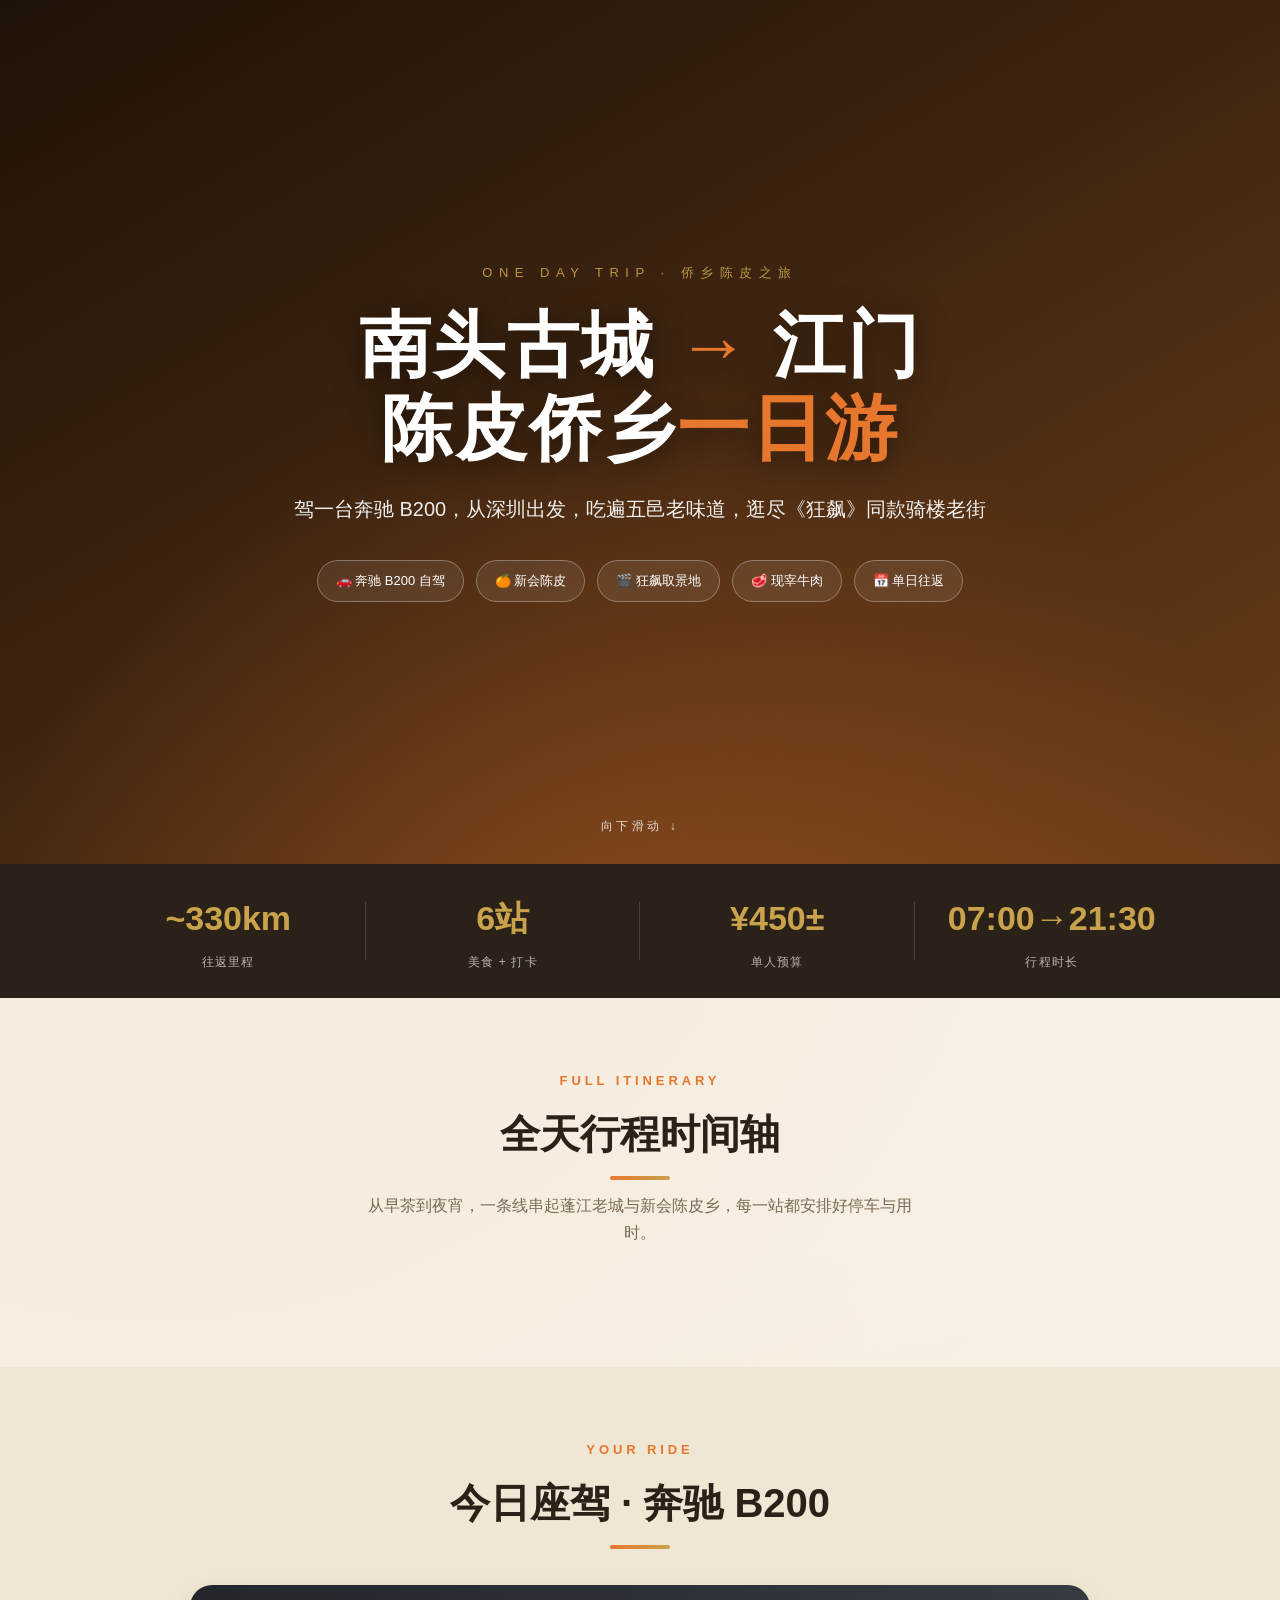
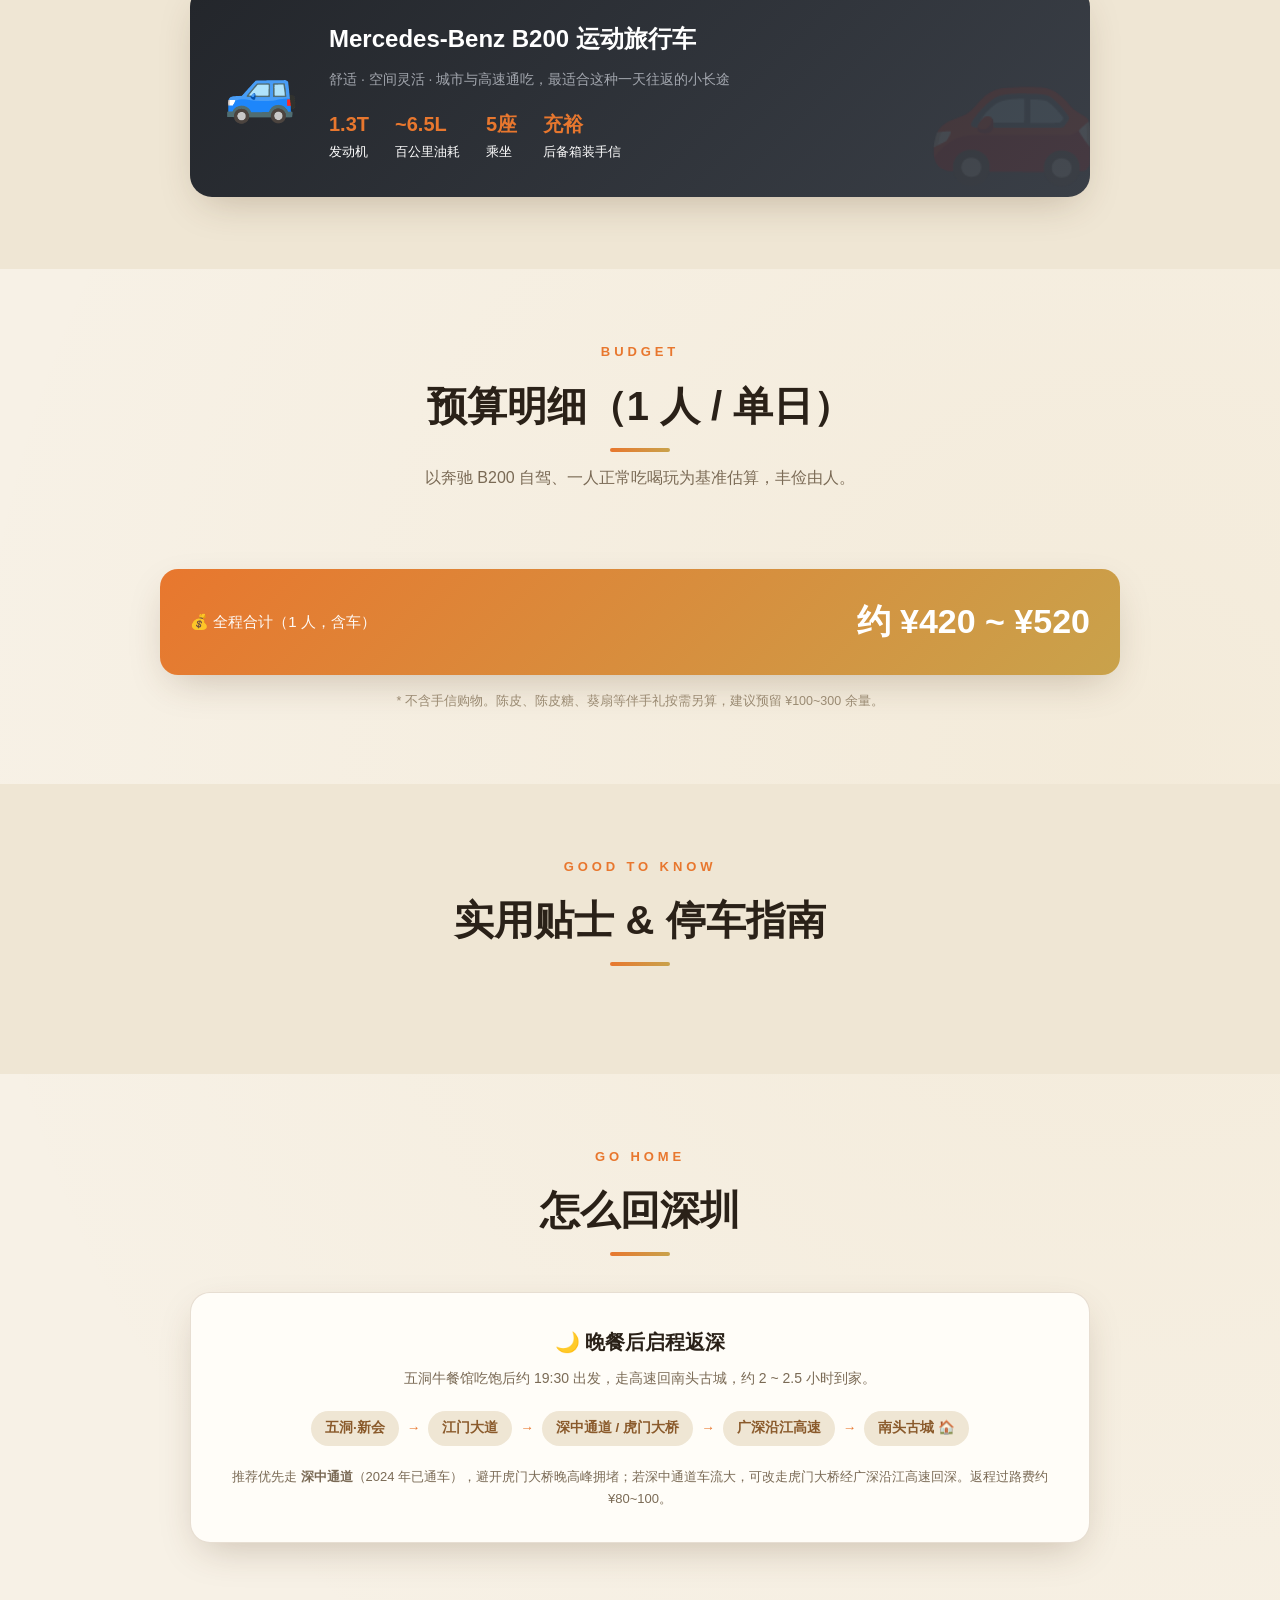
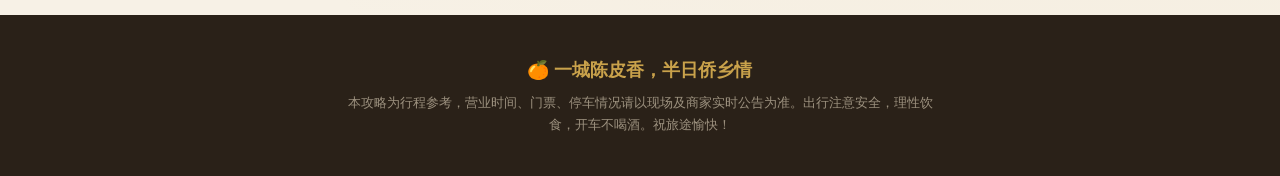
==== 2025-shenzhen-jiangmen/index.html @ 1e5c7521 "feat: 新增深圳→江门陈皮侨乡一日游攻略" ====
<!DOCTYPE html>
<html lang="zh-CN">
<head>
<meta charset="UTF-8">
<meta name="viewport" content="width=device-width, initial-scale=1.0">
<title>深圳 → 江门 · 陈皮侨乡一日游攻略</title>
<link rel="preconnect" href="https://fonts.googleapis.com">
<style>
:root{
  --ink:#2a2118; --paper:#f7f1e6; --paper2:#efe6d4;
  --tea:#8a5a2b; --tea-light:#c08a4a; --orange:#e8772e;
  --green:#5c7a4a; --gold:#c9a24b; --red:#b8442f;
  --card:#fffdf8; --shadow:0 14px 40px -12px rgba(80,50,20,.28);
  --line:rgba(120,80,40,.18);
}
*{margin:0;padding:0;box-sizing:border-box}
html{scroll-behavior:smooth}
body{
  font-family:"PingFang SC","Microsoft YaHei","Noto Sans SC",sans-serif;
  color:var(--ink); background:var(--paper);
  background-image:
    radial-gradient(circle at 12% 20%,rgba(232,119,46,.06),transparent 40%),
    radial-gradient(circle at 88% 70%,rgba(201,162,75,.08),transparent 45%);
  line-height:1.7; overflow-x:hidden;
}
.wrap{max-width:1120px;margin:0 auto;padding:0 20px}

/* ===== HERO ===== */
.hero{
  position:relative;min-height:96vh;display:flex;align-items:center;justify-content:center;
  text-align:center;overflow:hidden;
  background:linear-gradient(150deg,#1f1208 0%,#3d2410 45%,#6b3d18 100%);
}
.hero::after{content:"";position:absolute;inset:0;
  background:radial-gradient(circle at 50% 120%,rgba(232,119,46,.35),transparent 55%);}
.hero-bg{position:absolute;inset:0;opacity:.16;
  background-image:url("data:image/svg+xml,%3Csvg xmlns='http://www.w3.org/2000/svg' width='80' height='80'%3E%3Ctext y='55' font-size='52'%3[118;1:3uE%F0%9F%8D%8A%3C/text%3E%3C/svg%3E");
  background-size:120px;animation:drift 60s linear infinite;}
@keyframes drift{from{background-position:0 0}to{background-position:480px 480px}}
.hero-inner{position:relative;z-index:2;color:#fff;padding:30px;animation:rise 1.1s cubic-bezier(.2,.8,.2,1)}
.hero .eyebrow{letter-spacing:.5em;font-size:13px;color:var(--gold);margin-bottom:20px;
  text-transform:uppercase;opacity:.9}
.hero h1{font-size:clamp(34px,7vw,72px);font-weight:800;letter-spacing:2px;
  text-shadow:0 6px 30px rgba(0,0,0,.5);line-height:1.15}
.hero h1 .accent{color:var(--orange)}
.hero .sub{margin-top:22px;font-size:clamp(15px,2.4vw,20px);opacity:.92;font-weight:300}
.hero-tags{display:flex;gap:12px;justify-content:center;flex-wrap:wrap;margin-top:34px}
.htag{padding:9px 18px;border:1px solid rgba(255,255,255,.3);border-radius:30px;
  font-size:13px;backdrop-filter:blur(6px);background:rgba(255,255,255,.08);
  transition:.3s;color:#fff}
.htag:hover{background:rgba(232,119,46,.35);transform:translateY(-3px)}
.scroll-cue{position:absolute;bottom:28px;left:50%;transform:translateX(-50%);
  color:#fff;font-size:12px;letter-spacing:.3em;z-index:2;animation:bob 2s infinite;opacity:.8}
@keyframes bob{0%,100%{transform:translate(-50%,0)}50%{transform:translate(-50%,10px)}}
@keyframes rise{from{opacity:0;transform:translateY(40px)}to{opacity:1;transform:none}}

/* ===== SUMMARY STRIP ===== */
.strip{background:var(--ink);color:#f7f1e6;padding:26px 0}
.strip .wrap{display:grid;grid-template-columns:repeat(4,1fr);gap:18px}
.stat{text-align:center;position:relative}
.stat:not(:last-child)::after{content:"";position:absolute;right:-9px;top:15%;height:70%;
  width:1px;background:rgba(255,255,255,.15)}
.stat .num{font-size:clamp(22px,4vw,34px);font-weight:800;color:var(--gold)}
.stat .lbl{font-size:12px;opacity:.7;letter-spacing:.1em;margin-top:4px}

/* ===== SECTION ===== */
section{padding:72px 0}
.sec-head{text-align:center;margin-bottom:48px}
.sec-head .kicker{color:var(--orange);font-weight:700;letter-spacing:.3em;font-size:13px}
.sec-head h2{font-size:clamp(26px,4.5vw,40px);font-weight:800;margin-top:8px;position:relative;display:inline-block}
.sec-head h2::after{content:"";position:absolute;left:50%;bottom:-12px;transform:translateX(-50%);
  width:60px;height:4px;border-radius:4px;background:linear-gradient(90deg,var(--orange),var(--gold))}
.sec-head p{color:#7a6a55;margin-top:24px;max-width:560px;margin-inline:auto}

/* ===== TIMELINE ===== */
.timeline{position:relative;max-width:920px;margin:0 auto}
.timeline::before{content:"";position:absolute;left:50%;top:0;bottom:0;width:3px;
  transform:translateX(-50%);
  background:linear-gradient(var(--tea-light),var(--orange),var(--green));border-radius:3px}
.stop{position:relative;width:50%;padding:0 44px 46px;opacity:0;transform:translateY(36px);transition:.7s}
.stop.show{opacity:1;transform:none}
.stop:nth-child(odd){left:0;text-align:right}
.stop:nth-child(even){left:50%}
.dot{position:absolute;top:6px;width:46px;height:46px;border-radius:50%;
  background:var(--card);border:3px solid var(--orange);display:flex;align-items:center;justify-content:center;
  font-size:22px;box-shadow:0 6px 16px rgba(200,120,40,.3);z-index:3}
.stop:nth-child(odd) .dot{right:-23px}
.stop:nth-child(even) .dot{left:-23px}
.card{background:var(--card);border-radius:18px;padding:22px 24px;box-shadow:var(--shadow);
  border:1px solid var(--line);text-align:left;transition:.35s;position:relative;overflow:hidden}
.card::before{content:"";position:absolute;top:0;left:0;width:5px;height:100%;background:var(--orange)}
.card:hover{transform:translateY(-6px) scale(1.01);box-shadow:0 22px 50px -14px rgba(80,50,20,.4)}
.card .time{display:inline-flex;align-items:center;gap:6px;background:var(--paper2);
  color:var(--tea);font-weight:700;font-size:13px;padding:4px 12px;border-radius:20px;margin-bottom:10px}
.card h3{font-size:20px;font-weight:800;margin-bottom:6px}
.card .meta{font-size:12.5px;color:#9a8a72;margin-bottom:10px}
.card p{font-size:14px;color:#5c4f3d}
.card .tags{display:flex;flex-wrap:wrap;gap:7px;margin-top:14px}
.chip{font-size:11.5px;padding:4px 10px;border-radius:14px;background:var(--paper2);color:var(--tea);font-weight:600}
.chip.eat{background:#fbe3d0;color:var(--red)}
.chip.fun{background:#e3eedc;color:var(--green)}
.chip.tip{background:#f3ead0;color:var(--gold)}
.card .info-row{display:flex;gap:18px;margin-top:14px;flex-wrap:wrap;font-size:12.5px;color:#7a6a55}
.card .info-row b{color:var(--tea)}

/* drive segment */
.drive{width:100%!important;left:0!important;text-align:center;padding:6px 0 40px}
.drive .pill{display:inline-flex;align-items:center;gap:10px;background:linear-gradient(90deg,#3d2410,#6b3d18);
  color:#fff;padding:10px 22px;border-radius:30px;font-size:13px;box-shadow:var(--shadow);position:relative;z-index:3}
.drive .pill .car{font-size:18px;animation:vroom 2.4s ease-in-out infinite}
@keyframes vroom{0%,100%{transform:translateX(-4px)}50%{transform:translateX(4px)}}

/* ===== CAR INFO ===== */
.car-card{background:linear-gradient(135deg,#23262b,#3a3f47);color:#fff;border-radius:22px;
  padding:34px;display:flex;gap:30px;align-items:center;flex-wrap:wrap;box-shadow:var(--shadow);
  max-width:900px;margin:0 auto;position:relative;overflow:hidden}
.car-card::after{content:"🚗";position:absolute;right:-10px;bottom:-30px;font-size:140px;opacity:.08}
.car-emoji{font-size:60px;flex-shrink:0}
.car-card h3{font-size:24px;margin-bottom:8px}
.car-card .star{color:#c0c4cc;opacity:.8;font-size:14px}
.car-specs{display:flex;gap:26px;flex-wrap:wrap;margin-top:16px}
.car-specs div{font-size:13px}
.car-specs b{display:block;font-size:20px;color:#e8772e}

/* ===== BUDGET ===== */
.budget-grid{display:grid;grid-template-columns:repeat(auto-fit,minmax(170px,1fr));gap:18px;max-width:960px;margin:0 auto 30px}
.bcard{background:var(--card);border-radius:16px;padding:22px;text-align:center;box-shadow:var(--shadow);
  border:1px solid var(--line);transition:.3s}
.bcard:hover{transform:translateY(-6px)}
.bcard .ic{font-size:30px}
.bcard .bt{font-size:13px;color:#9a8a72;margin:8px 0 4px}
.bcard .bv{font-size:26px;font-weight:800;color:var(--tea)}
.budget-total{max-width:960px;margin:0 auto;background:linear-gradient(135deg,var(--orange),var(--gold));
  color:#fff;border-radius:18px;padding:24px 30px;display:flex;justify-content:space-between;align-items:center;
  flex-wrap:wrap;gap:12px;box-shadow:var(--shadow)}
.budget-total .bl{font-size:15px;opacity:.95}
.budget-total .bn{font-size:34px;font-weight:800}
.budget-note{text-align:center;color:#9a8a72;font-size:12.5px;margin-top:16px}

/* ===== TIPS ===== */
.tips-grid{display:grid;grid-template-columns:repeat(auto-fit,minmax(250px,1fr));gap:20px;max-width:960px;margin:0 auto}
.tip-card{background:var(--card);border-radius:16px;padding:24px;box-shadow:var(--shadow);
  border:1px solid var(--line);transition:.3s;border-top:4px solid var(--green)}
.tip-card:hover{transform:translateY(-5px)}
.tip-card .th{display:flex;align-items:center;gap:10px;font-weight:800;font-size:16px;margin-bottom:10px}
.tip-card .th .ti{font-size:24px}
.tip-card ul{list-style:none}
.tip-card li{font-size:13.5px;color:#5c4f3d;padding:6px 0 6px 20px;position:relative}
.tip-card li::before{content:"›";position:absolute;left:4px;color:var(--orange);font-weight:800}

/* ===== RETURN ===== */
.return-box{max-width:900px;margin:0 auto;background:var(--card);border-radius:20px;padding:32px;
  box-shadow:var(--shadow);border:1px solid var(--line);text-align:center}
.return-box .rt{font-size:20px;font-weight:800;margin-bottom:8px}
.return-box .route{display:flex;align-items:center;justify-content:center;flex-wrap:wrap;gap:8px;margin:20px 0;font-size:13.5px}
.return-box .node{background:var(--paper2);padding:6px 14px;border-radius:20px;color:var(--tea);font-weight:600}
.return-box .arr{color:var(--orange);font-weight:800}

/* ===== FOOTER ===== */
footer{background:var(--ink);color:#cbbfa9;text-align:center;padding:40px 20px}
footer .fbig{color:var(--gold);font-size:18px;font-weight:700;margin-bottom:8px}
footer .fsm{font-size:12.5px;opacity:.7;max-width:600px;margin:0 auto}

/* ===== RESPONSIVE ===== */
@media(max-width:760px){
  .strip .wrap{grid-template-columns:repeat(2,1fr);gap:22px}
  .stat:nth-child(2)::after{display:none}
  .timeline::before{left:24px}
  .stop{width:100%;left:0!important;text-align:left!important;padding:0 0 40px 60px}
  .stop:nth-child(odd) .dot,.stop:nth-child(even) .dot{left:1px;right:auto}
  .card{text-align:left}
  .car-card{flex-direction:column;text-align:center}
}
.fade{opacity:0;transform:translateY(30px);transition:.8s}
.fade.show{opacity:1;transform:none}
</style>
</head>
<body>

<!-- HERO -->
<header class="hero">
  <div class="hero-bg"></div>
  <div class="hero-inner">
    <div class="eyebrow">ONE DAY TRIP · 侨乡陈皮之旅</div>
    <h1>南头古城 <span class="accent">→</span> 江门<br>陈皮侨乡<span class="accent">一日游</span></h1>
    <p class="sub">驾一台奔驰 B200，从深圳出发，吃遍五邑老味道，逛尽《狂飙》同款骑楼老街</p>
    <div class="hero-tags">
      <span class="htag">🚗 奔驰 B200 自驾</span>
      <span class="htag">🍊 新会陈皮</span>
      <span class="htag">🎬 狂飙取景地</span>
      <span class="htag">🥩 现宰牛肉</span>
      <span class="htag">📅 单日往返</span>
    </div>
  </div>
  <div class="scroll-cue">向下滑动 ↓</div>
</header>

<!-- STAT STRIP -->
<div class="strip">
  <div class="wrap">
    <div class="stat"><div class="num">~330km</div><div class="lbl">往返里程</div></div>
    <div class="stat"><div class="num">6站</div><div class="lbl">美食 + 打卡</div></div>
    <div class="stat"><div class="num">¥450±</div><div class="lbl">单人预算</div></div>
    <div class="stat"><div class="num">07:00→21:30</div><div class="lbl">行程时长</div></div>
  </div>
</div>

<!-- TIMELINE -->
<section id="plan">
  <div class="wrap">
    <div class="sec-head">
      <div class="kicker">FULL ITINERARY</div>
      <h2>全天行程时间轴</h2>
      <p>从早茶到夜宵，一条线串起蓬江老城与新会陈皮乡，每一站都安排好停车与用时。</p>
    </div>
    <div class="timeline" id="timeline"></div>
  </div>
</section>

<!-- CAR -->
<section style="background:var(--paper2)">
  <div class="wrap">
    <div class="sec-head">
      <div class="kicker">YOUR RIDE</div>
      <h2>今日座驾 · 奔驰 B200</h2>
    </div>
    <div class="car-card">
      <div class="car-emoji">🚙</div>
      <div style="flex:1;min-width:220px">
        <h3>Mercedes-Benz B200 运动旅行车</h3>
        <div class="star">舒适 · 空间灵活 · 城市与高速通吃，最适合这种一天往返的小长途</div>
        <div class="car-specs">
          <div><b>1.3T</b>发动机</div>
          <div><b>~6.5L</b>百公里油耗</div>
          <div><b>5座</b>乘坐</div>
          <div><b>充裕</b>后备箱装手信</div>
        </div>
      </div>
    </div>
  </div>
</section>

<!-- BUDGET -->
<section id="budget">
  <div class="wrap">
    <div class="sec-head">
      <div class="kicker">BUDGET</div>
      <h2>预算明细（1 人 / 单日）</h2>
      <p>以奔驰 B200 自驾、一人正常吃喝玩为基准估算，丰俭由人。</p>
    </div>
    <div class="budget-grid" id="budget-grid"></div>
    <div class="budget-total">
      <div class="bl">💰 全程合计（1 人，含车）</div>
      <div class="bn">约 ¥420 ~ ¥520</div>
    </div>
    <p class="budget-note">* 不含手信购物。陈皮、陈皮糖、葵扇等伴手礼按需另算，建议预留 ¥100~300 余量。</p>
  </div>
</section>

<!-- TIPS -->
<section id="tips" style="background:var(--paper2)">
  <div class="wrap">
    <div class="sec-head">
      <div class="kicker">GOOD TO KNOW</div>
      <h2>实用贴士 & 停车指南</h2>
    </div>
    <div class="tips-grid" id="tips-grid"></div>
  </div>
</section>

<!-- RETURN -->
<section id="return">
  <div class="wrap">
    <div class="sec-head">
      <div class="kicker">GO HOME</div>
      <h2>怎么回深圳</h2>
    </div>
    <div class="return-box">
      <div class="rt">🌙 晚餐后启程返深</div>
      <p style="color:#7a6a55;font-size:14px">五洞牛餐馆吃饱后约 19:30 出发，走高速回南头古城，约 2 ~ 2.5 小时到家。</p>
      <div class="route">
        <span class="node">五洞·新会</span><span class="arr">→</span>
        <span class="node">江门大道</span><span class="arr">→</span>
        <span class="node">深中通道 / 虎门大桥</span><span class="arr">→</span>
        <span class="node">广深沿江高速</span><span class="arr">→</span>
        <span class="node">南头古城 🏠</span>
      </div>
      <p style="color:#7a6a55;font-size:13px">推荐优先走 <b>深中通道</b>（2024 年已通车），避开虎门大桥晚高峰拥堵；若深中通道车流大，可改走虎门大桥经广深沿江高速回深。返程过路费约 ¥80~100。</p>
    </div>
  </div>
</section>

<footer>
  <div class="fbig">🍊 一城陈皮香，半日侨乡情</div>
  <div class="fsm">本攻略为行程参考，营业时间、门票、停车情况请以现场及商家实时公告为准。出行注意安全，理性饮食，开车不喝酒。祝旅途愉快！</div>
</footer>

<script src="app.js"></script>
</body>
</html>
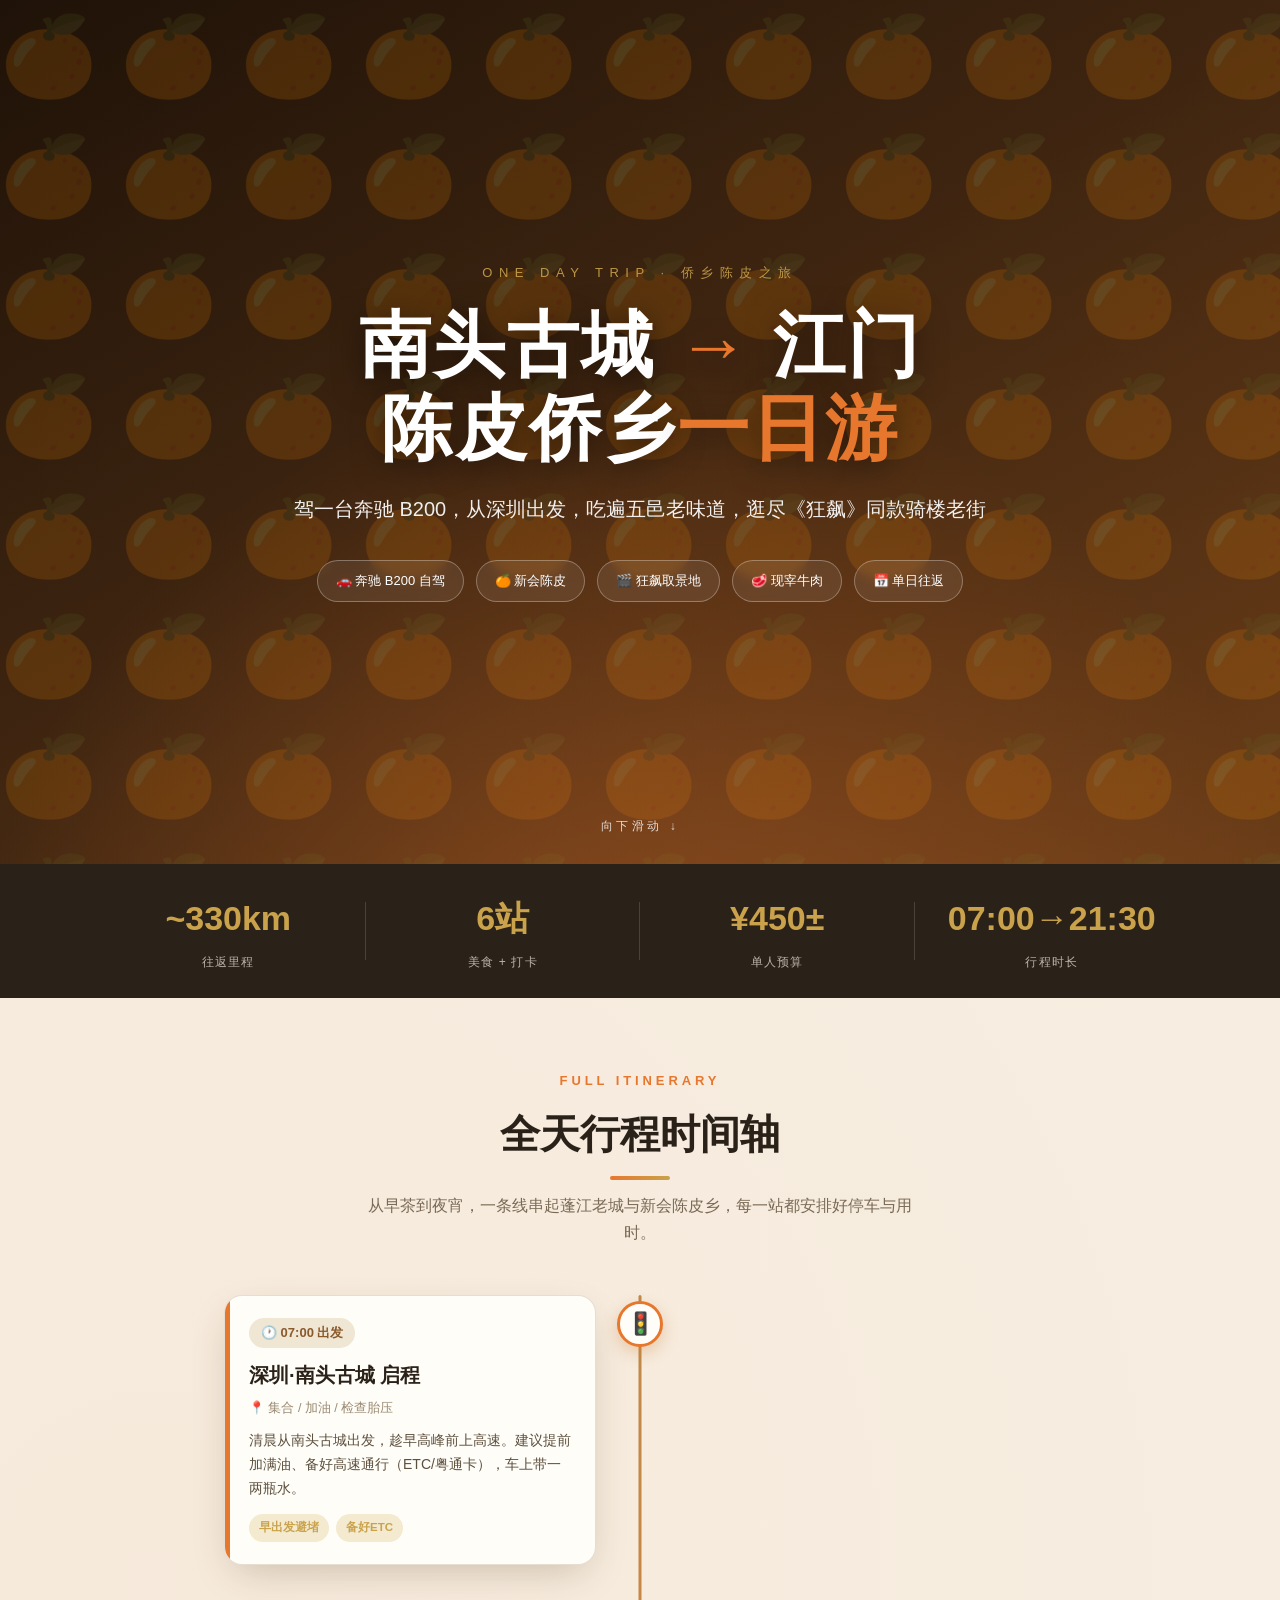
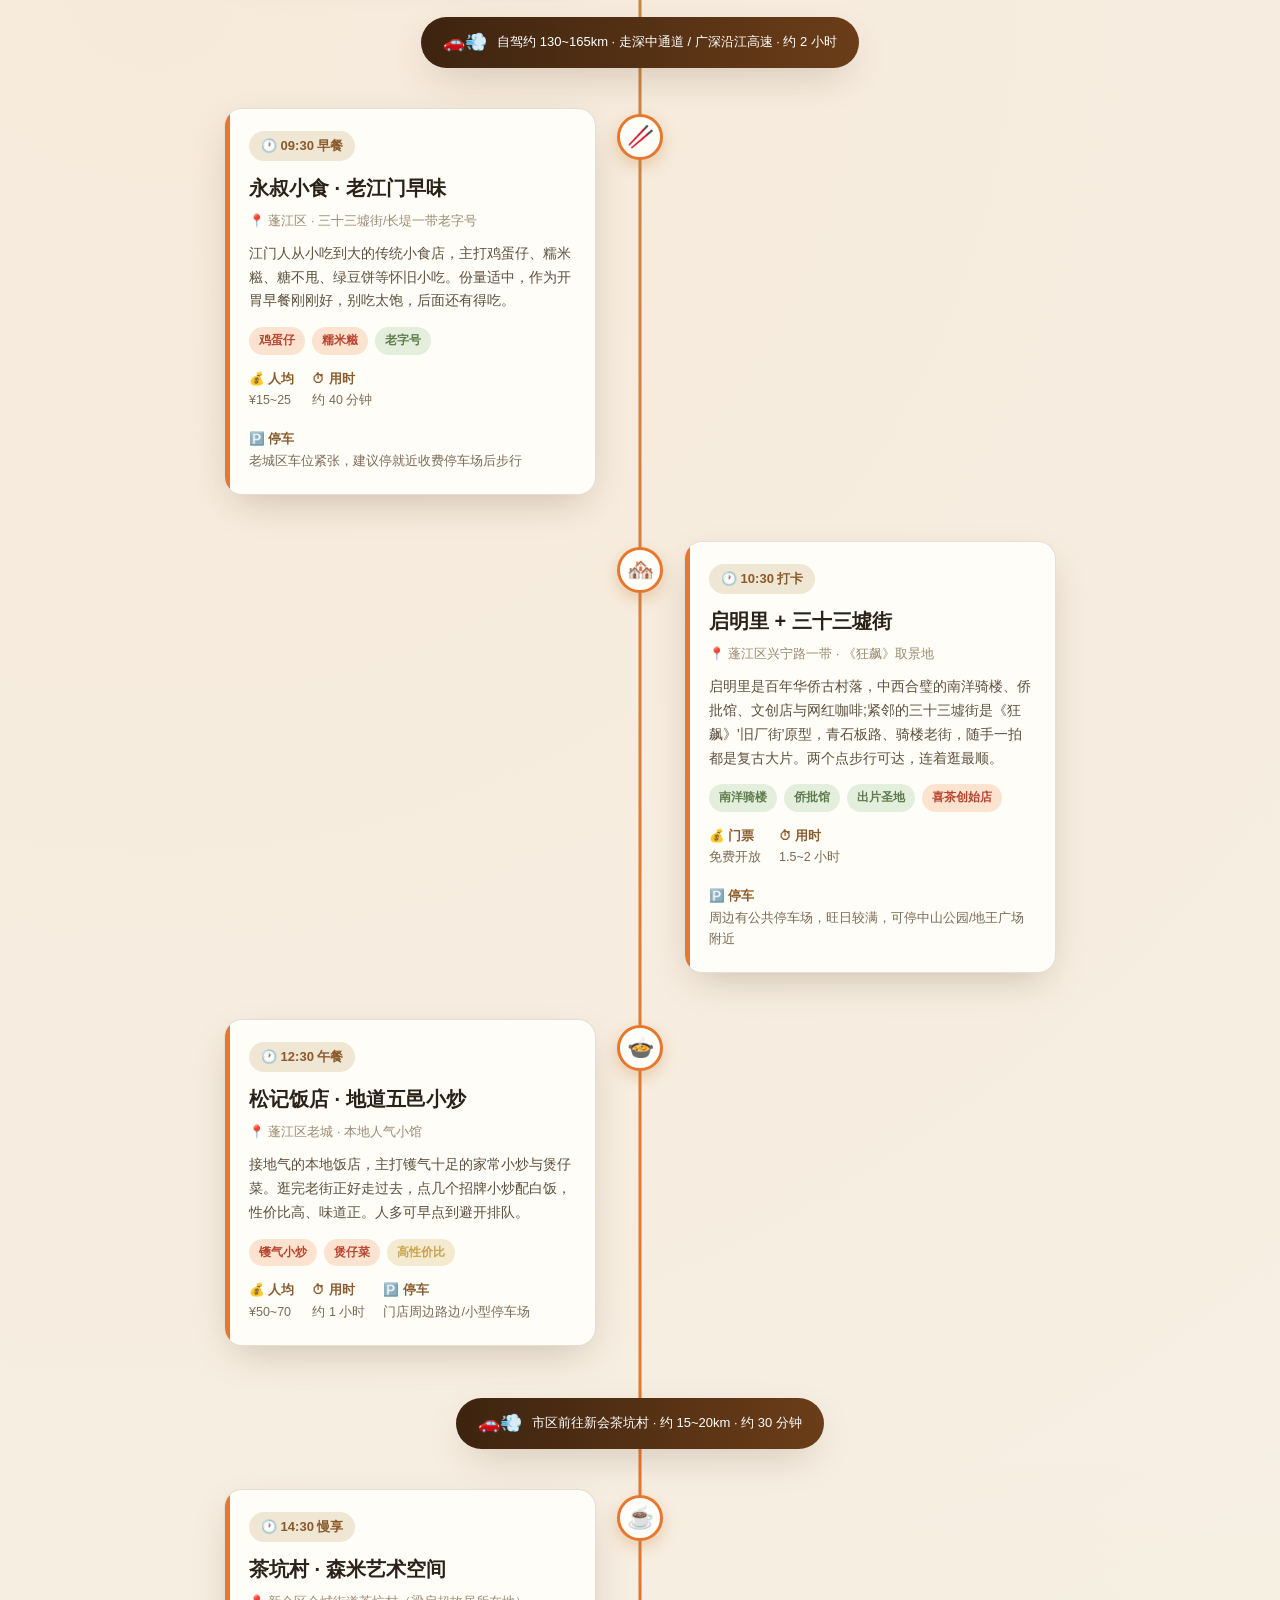
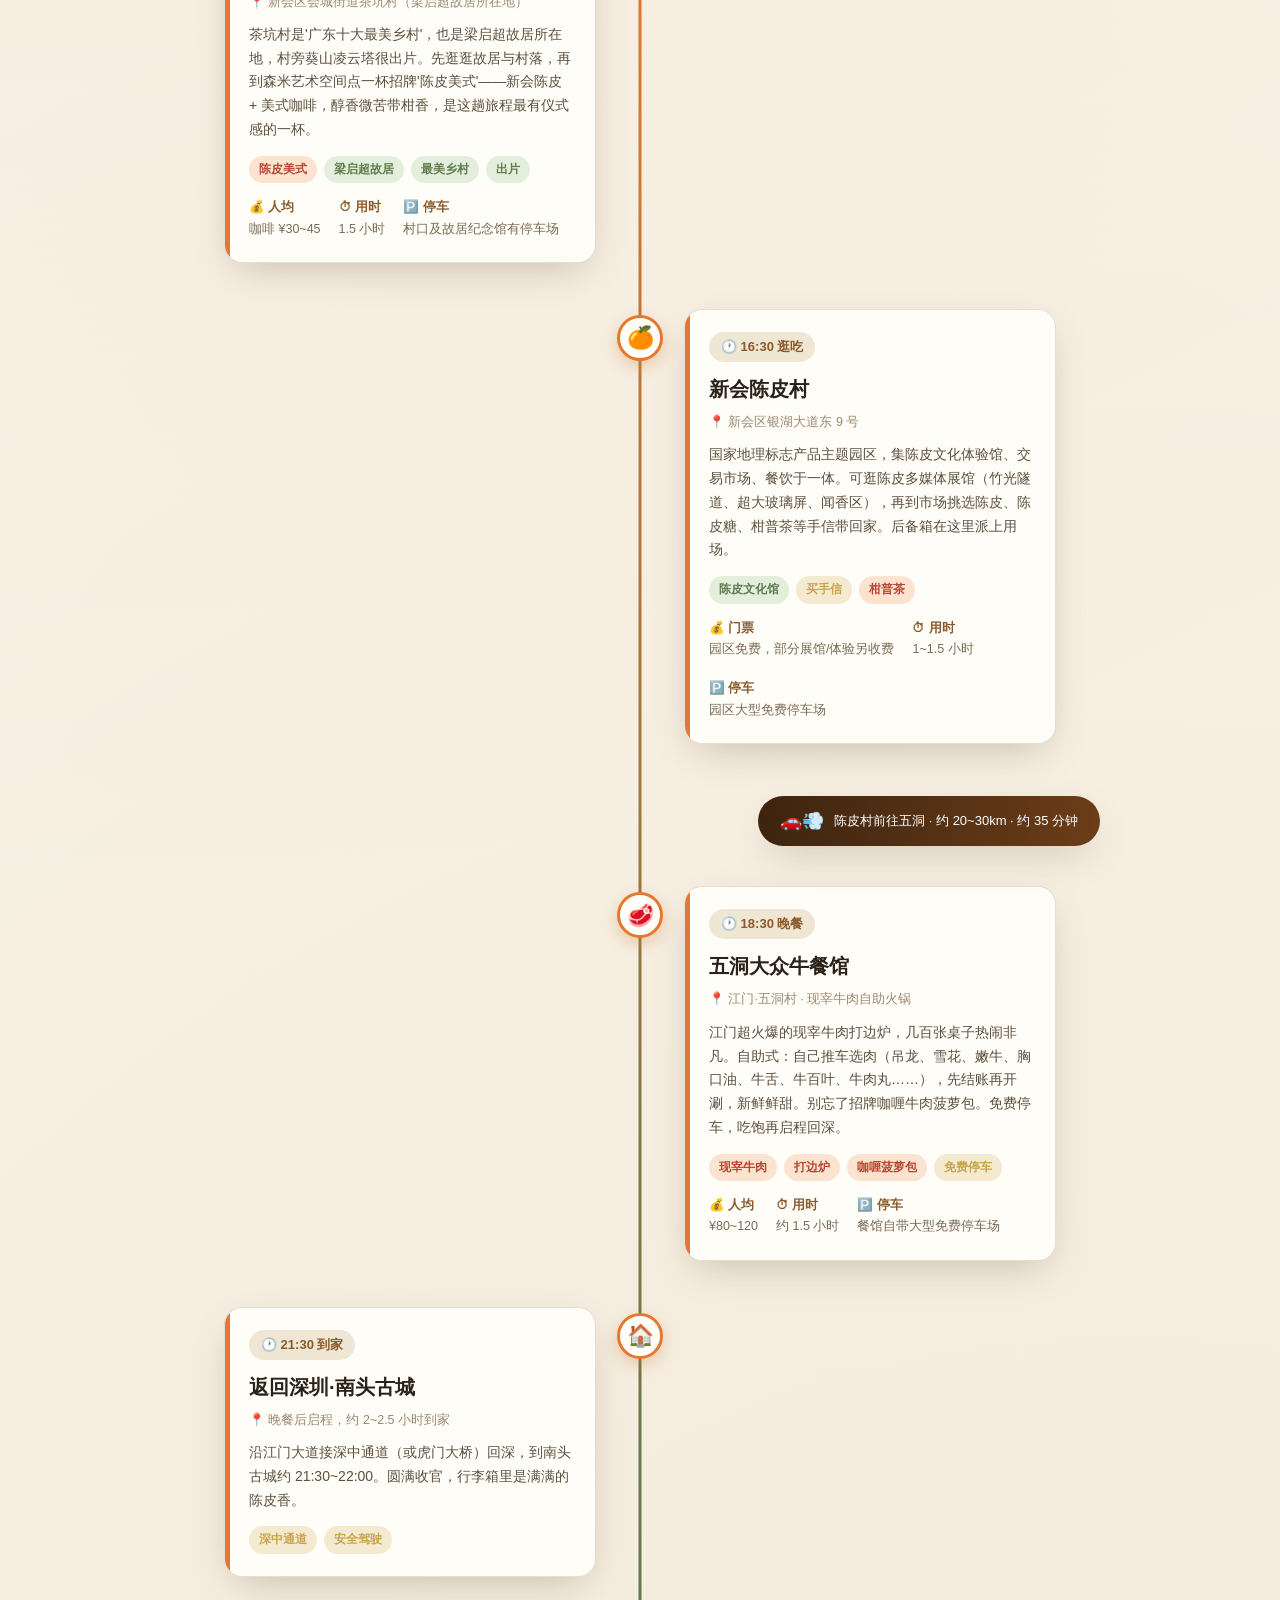
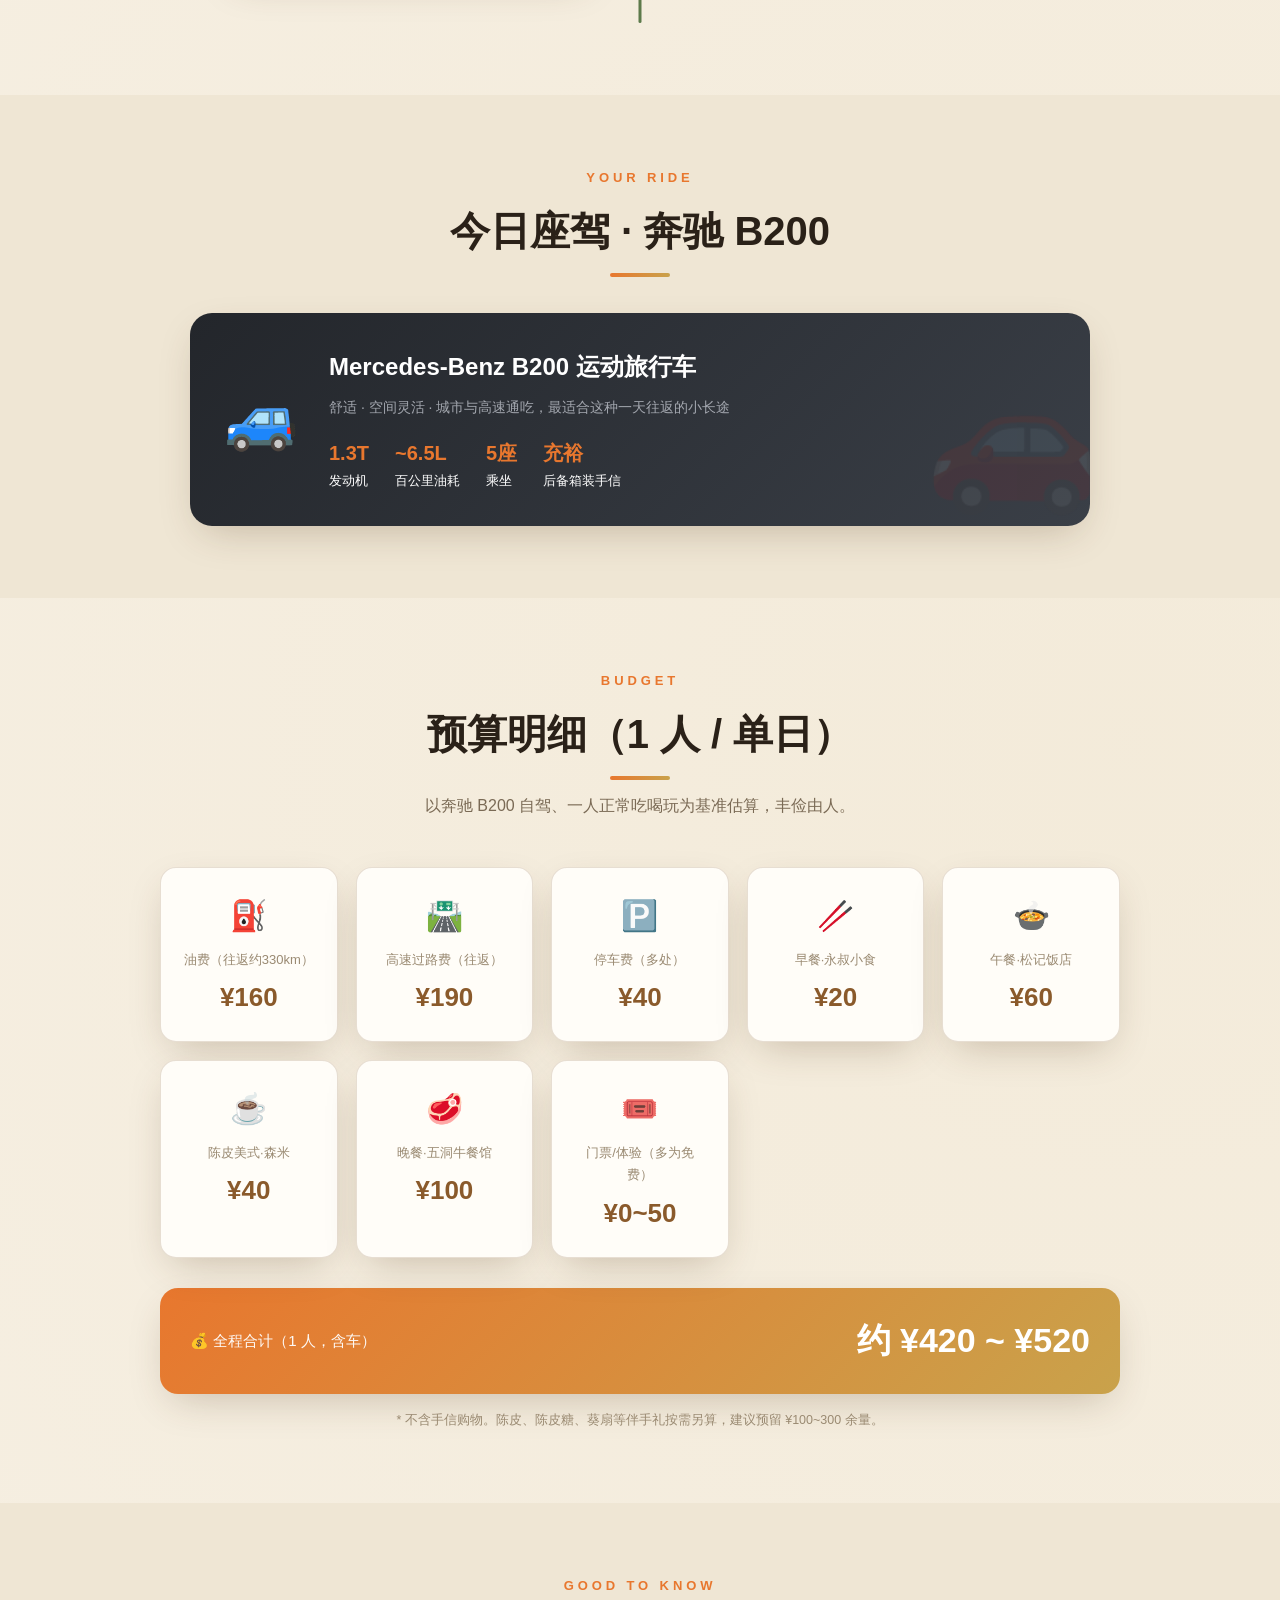
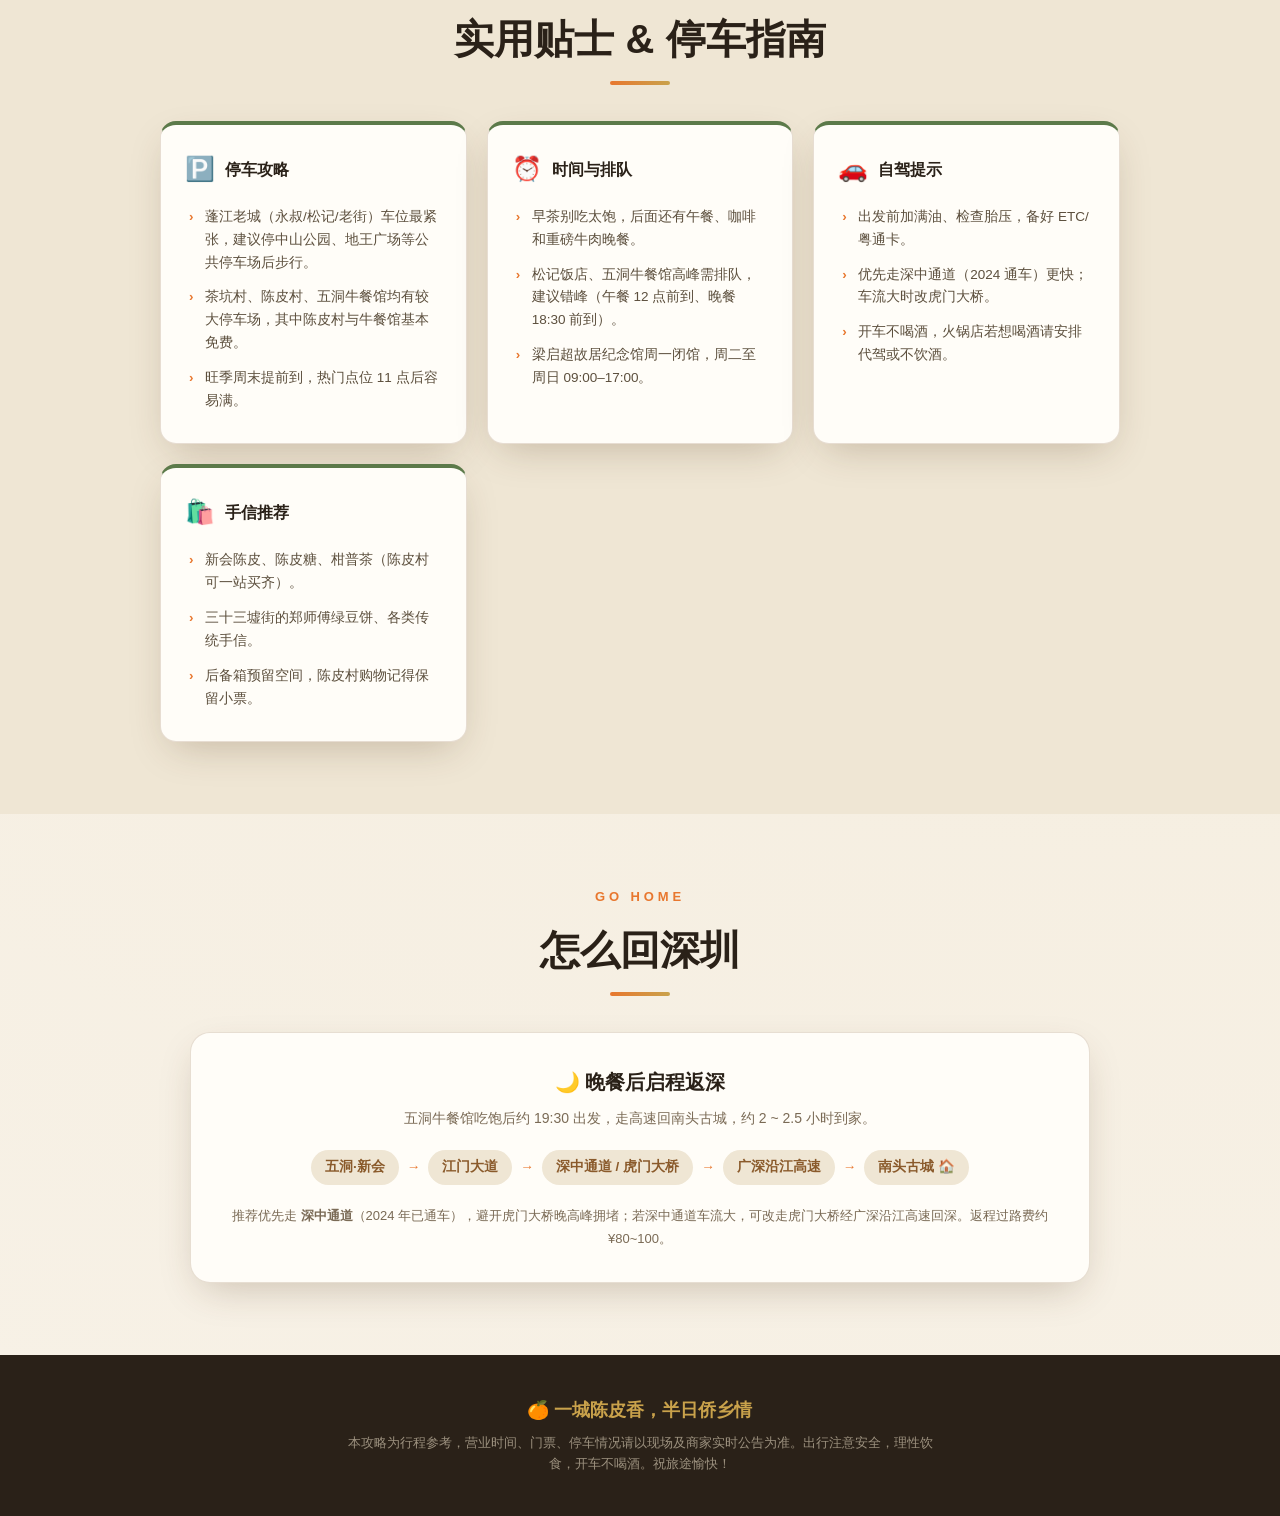
==== commit 6c762621: "fix: 移除 app.js 和 index.html 中嵌入的 ANSI 转义序列" ====
--- a/2025-shenzhen-jiangmen/index.html
+++ b/2025-shenzhen-jiangmen/index.html
@@ -34,7 +34,7 @@
 .hero::after{content:"";position:absolute;inset:0;
   background:radial-gradient(circle at 50% 120%,rgba(232,119,46,.35),transparent 55%);}
 .hero-bg{position:absolute;inset:0;opacity:.16;
-  background-image:url("data:image/svg+xml,%3Csvg xmlns='http://www.w3.org/2000/svg' width='80' height='80'%3E%3Ctext y='55' font-size='52'%3[118;1:3uE%F0%9F%8D%8A%3C/text%3E%3C/svg%3E");
+  background-image:url("data:image/svg+xml,%3Csvg xmlns='http://www.w3.org/2000/svg' width='80' height='80'%3E%3Ctext y='55' font-size='52'%3E%F0%9F%8D%8A%3C/text%3E%3C/svg%3E");
   background-size:120px;animation:drift 60s linear infinite;}
 @keyframes drift{from{background-position:0 0}to{background-position:480px 480px}}
 .hero-inner{position:relative;z-index:2;color:#fff;padding:30px;animation:rise 1.1s cubic-bezier(.2,.8,.2,1)}
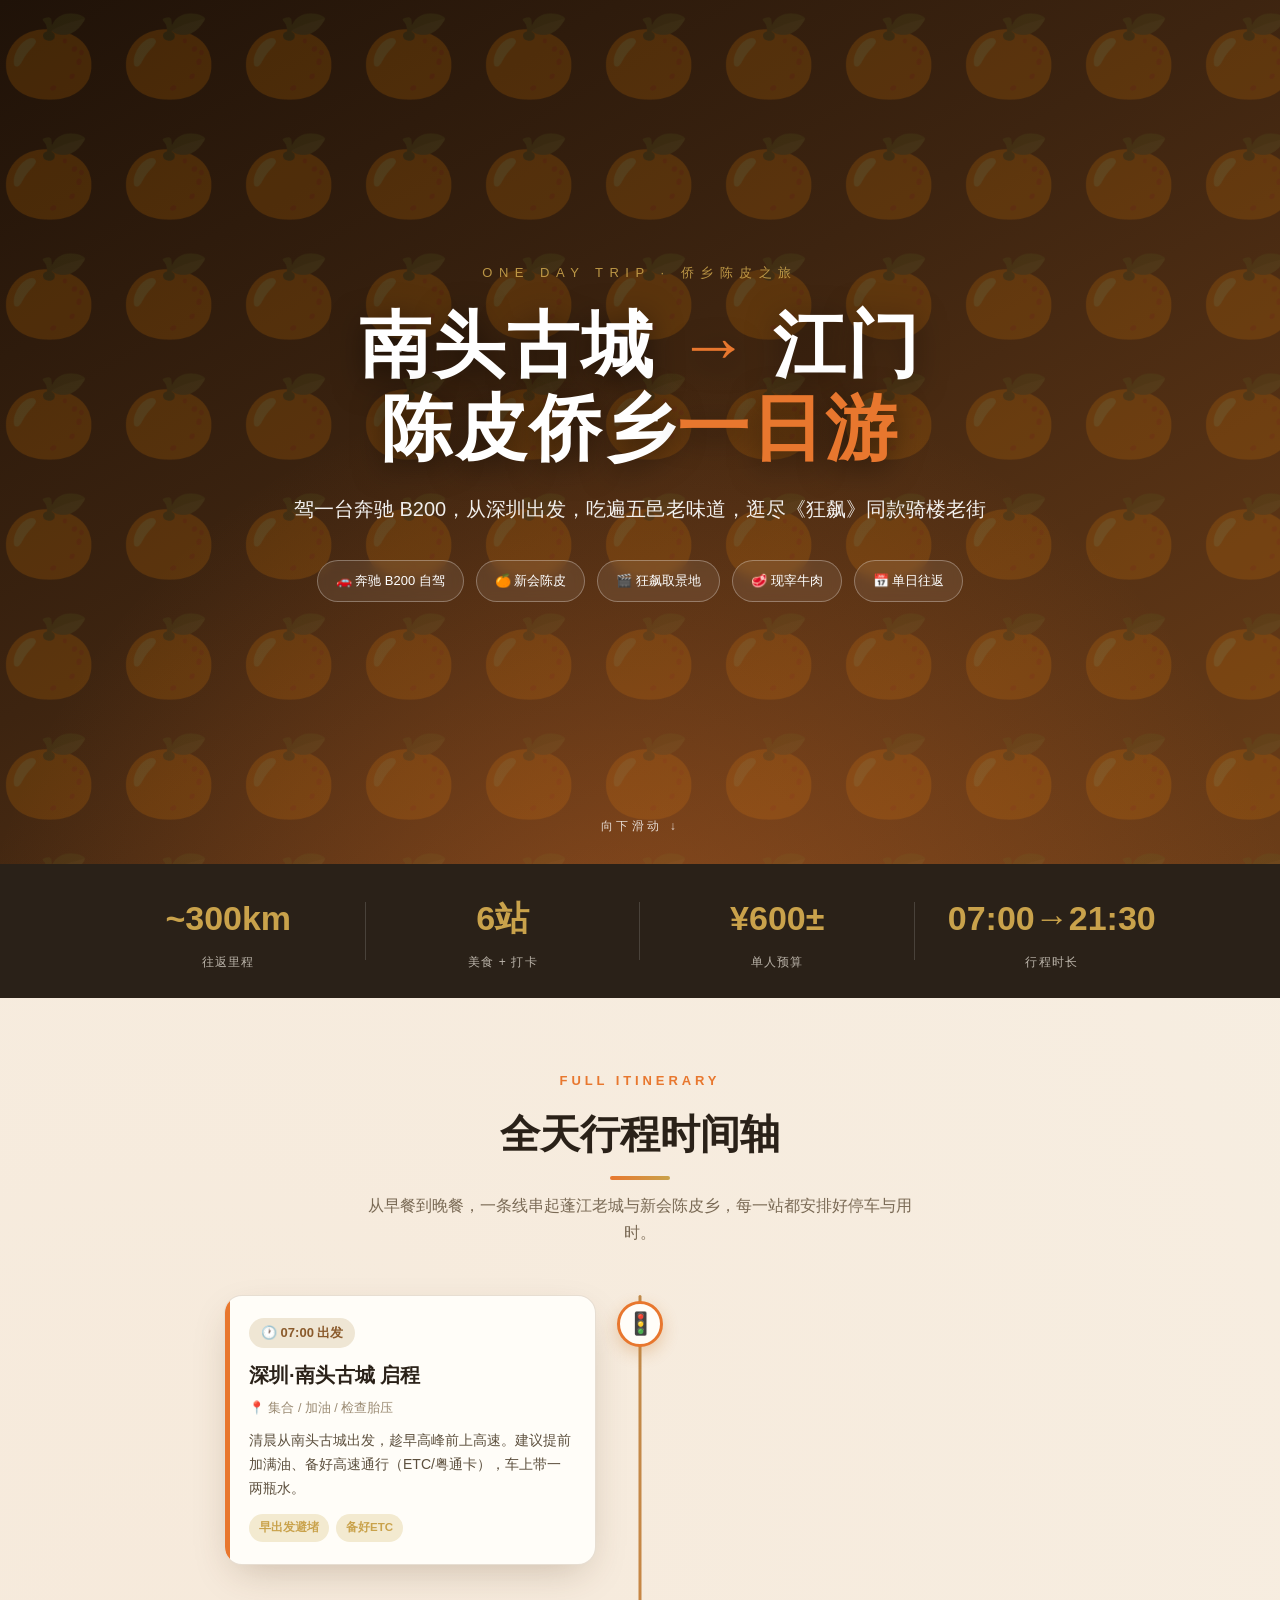
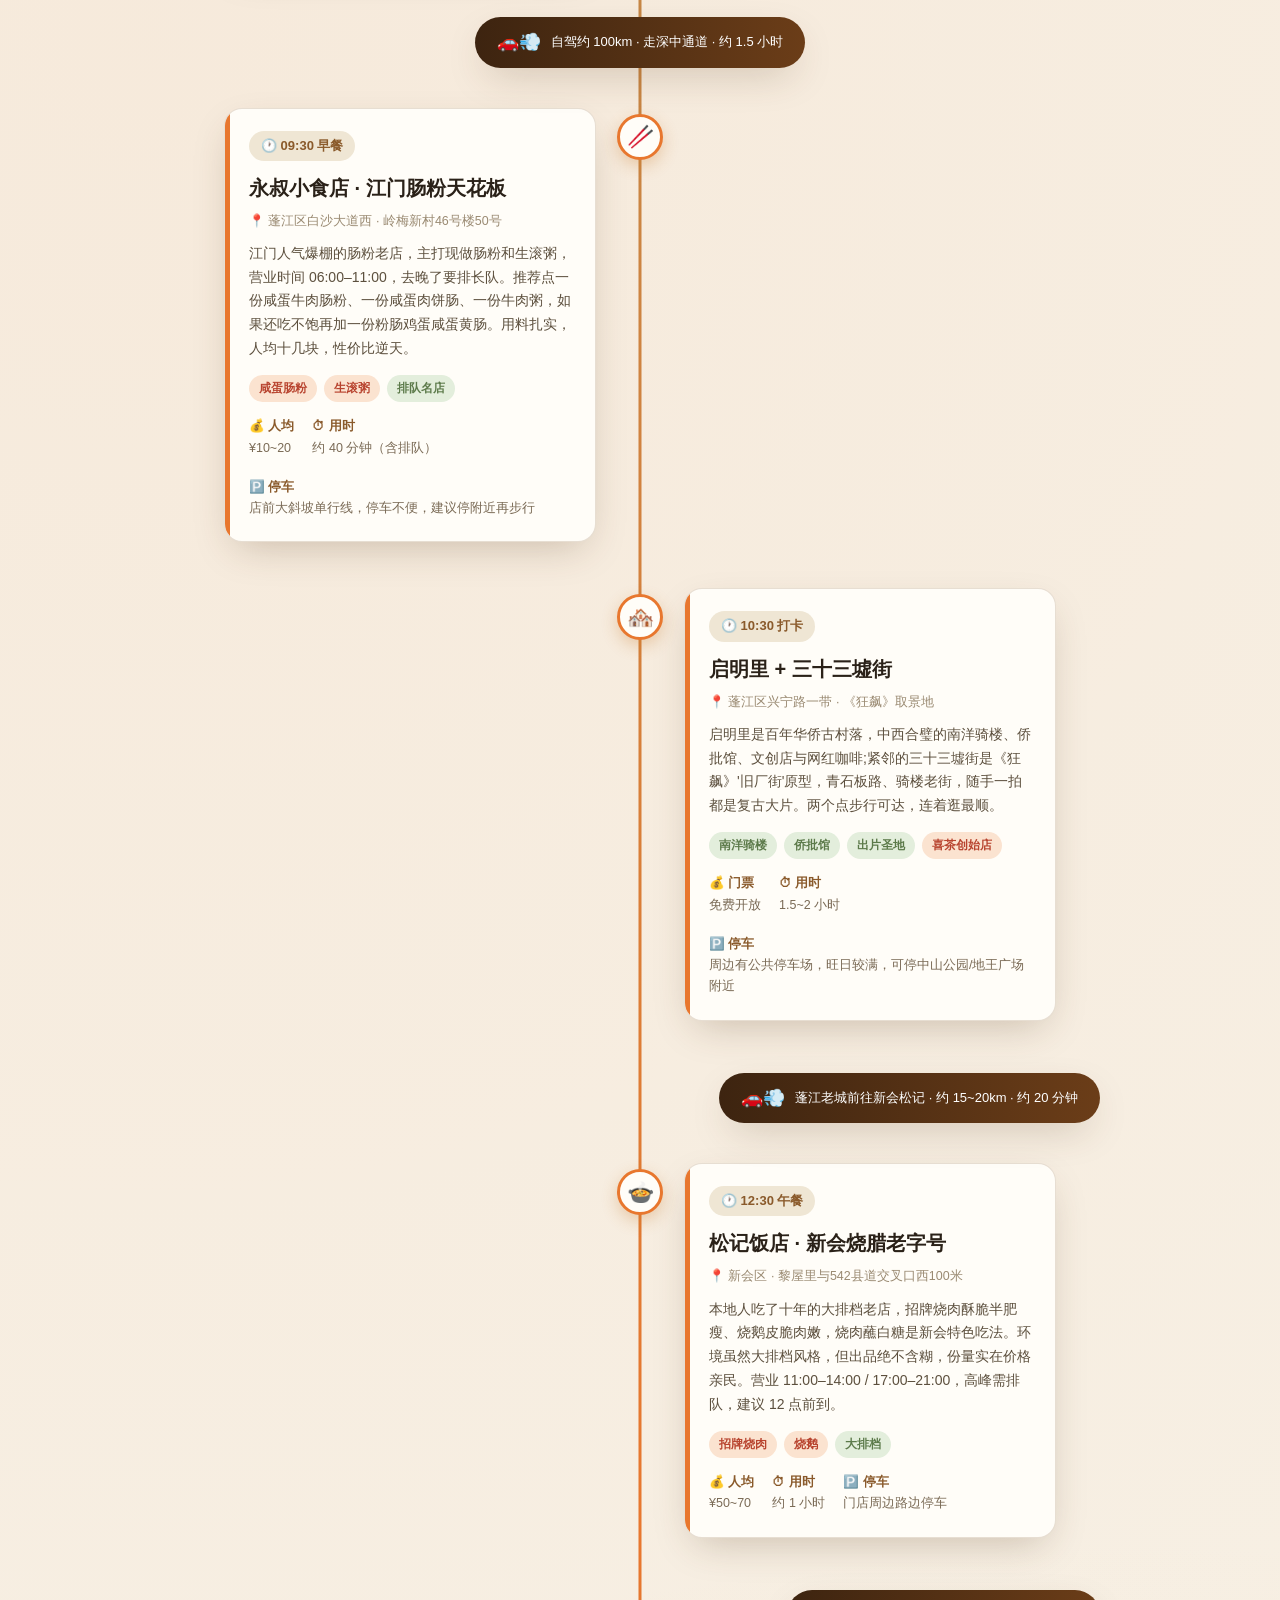
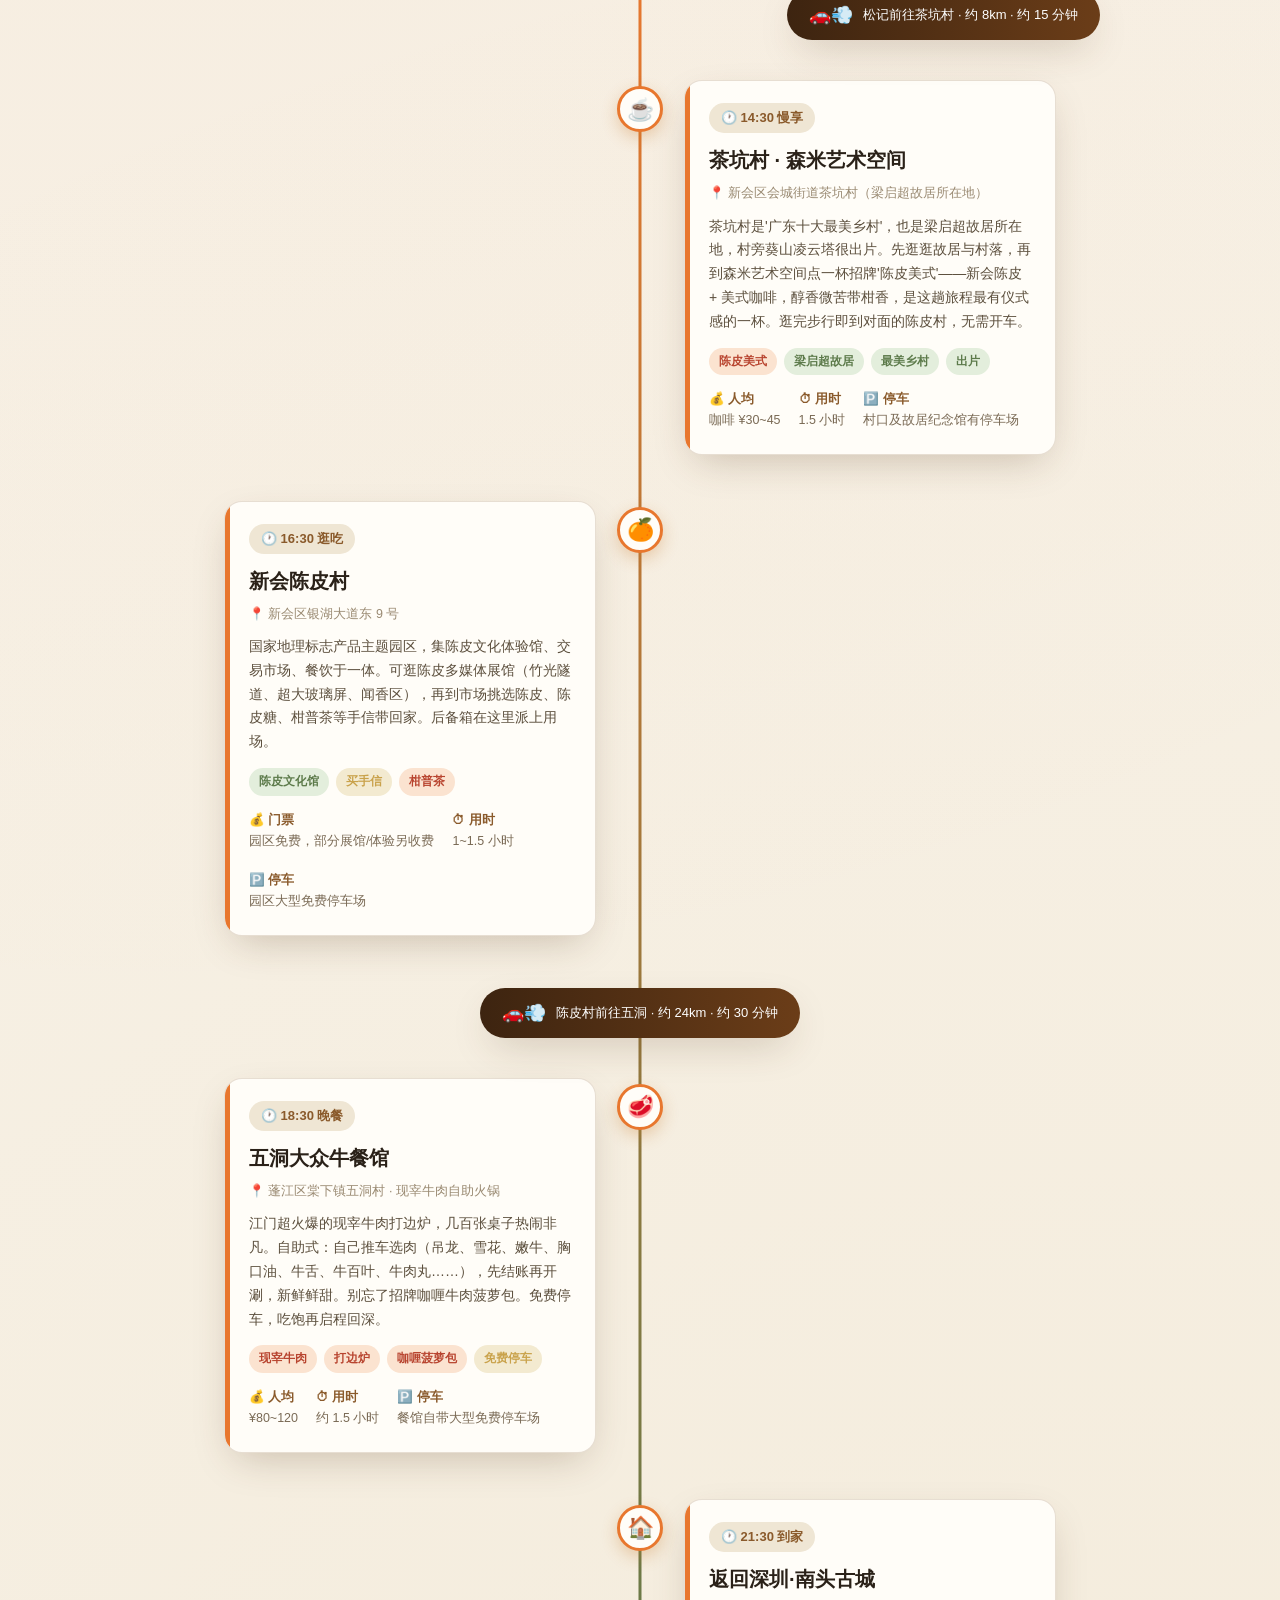
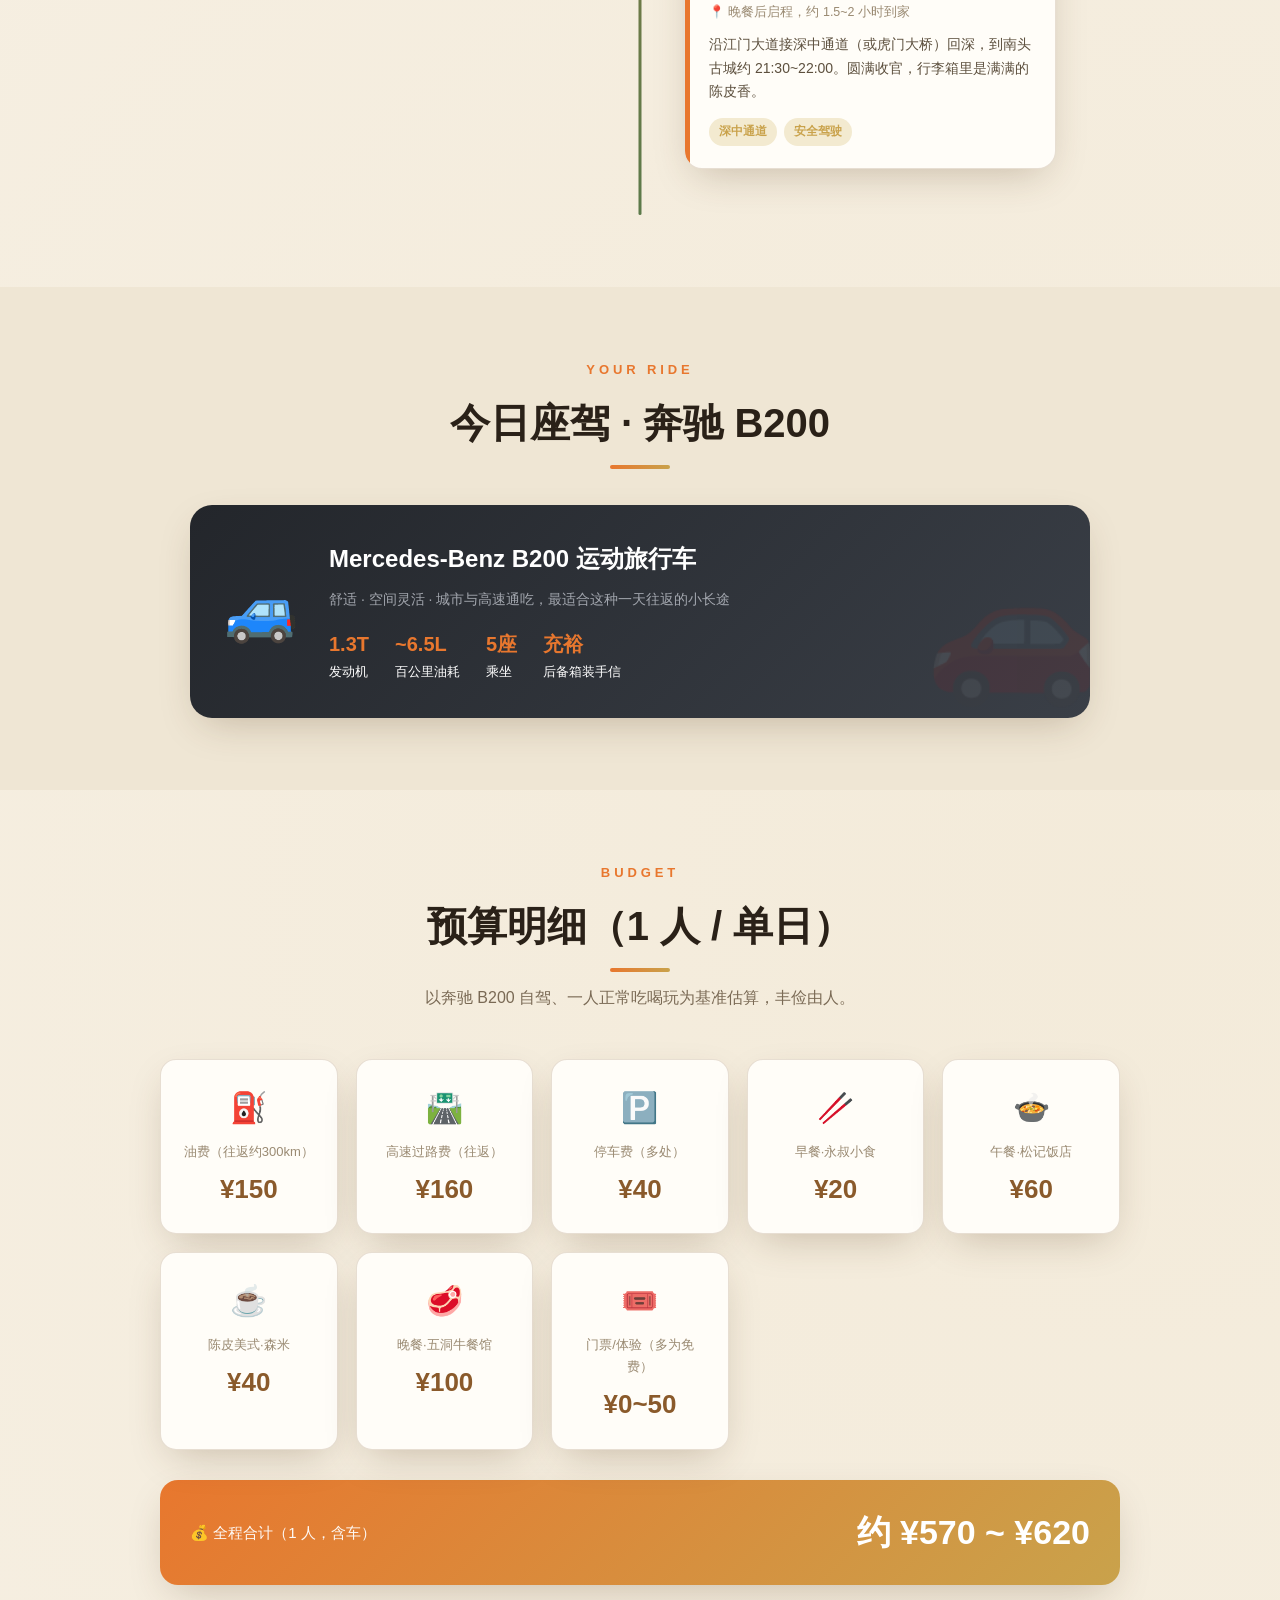
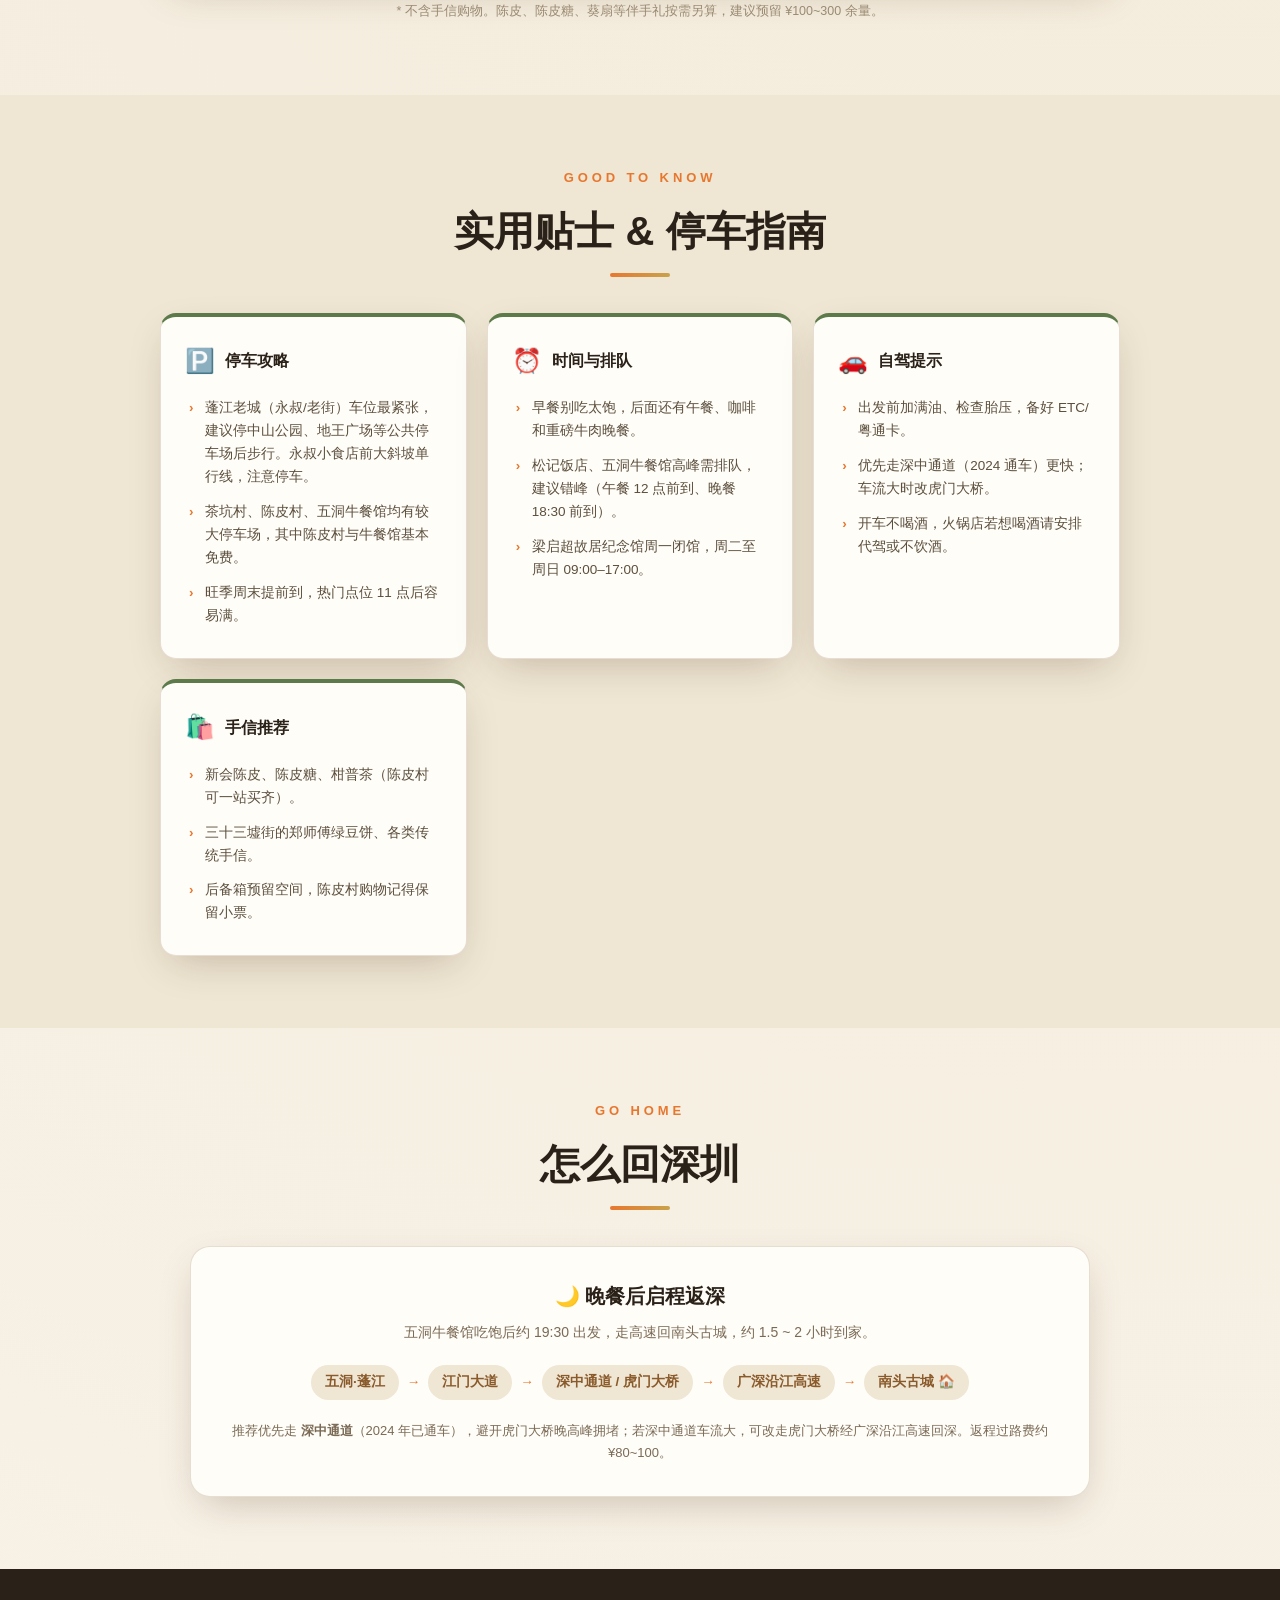
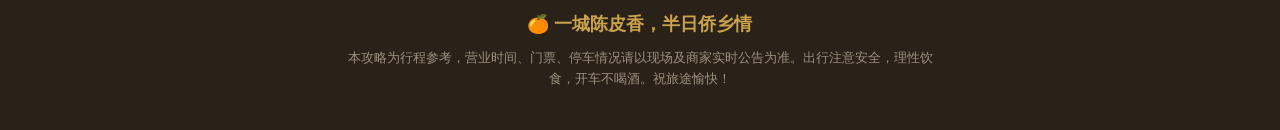
==== commit 20ceffbf: "fix: 校正全部距离/时间/费用/地址数据 - 深中通道往返里程 330km → 300km - 南头→蓬江距离 130~165km → 100km - 启明里→松记 5~10km → 8km - " ====
--- a/2025-shenzhen-jiangmen/index.html
+++ b/2025-shenzhen-jiangmen/index.html
@@ -198,9 +198,9 @@
 <!-- STAT STRIP -->
 <div class="strip">
   <div class="wrap">
-    <div class="stat"><div class="num">~330km</div><div class="lbl">往返里程</div></div>
+    <div class="stat"><div class="num">~300km</div><div class="lbl">往返里程</div></div>
     <div class="stat"><div class="num">6站</div><div class="lbl">美食 + 打卡</div></div>
-    <div class="stat"><div class="num">¥450±</div><div class="lbl">单人预算</div></div>
+    <div class="stat"><div class="num">¥600±</div><div class="lbl">单人预算</div></div>
     <div class="stat"><div class="num">07:00→21:30</div><div class="lbl">行程时长</div></div>
   </div>
 </div>
@@ -211,7 +211,7 @@
     <div class="sec-head">
       <div class="kicker">FULL ITINERARY</div>
       <h2>全天行程时间轴</h2>
-      <p>从早茶到夜宵，一条线串起蓬江老城与新会陈皮乡，每一站都安排好停车与用时。</p>
+      <p>从早餐到晚餐，一条线串起蓬江老城与新会陈皮乡，每一站都安排好停车与用时。</p>
     </div>
     <div class="timeline" id="timeline"></div>
   </div>
@@ -251,7 +251,7 @@
     <div class="budget-grid" id="budget-grid"></div>
     <div class="budget-total">
       <div class="bl">💰 全程合计（1 人，含车）</div>
-      <div class="bn">约 ¥420 ~ ¥520</div>
+      <div class="bn">约 ¥570 ~ ¥620</div>
     </div>
     <p class="budget-note">* 不含手信购物。陈皮、陈皮糖、葵扇等伴手礼按需另算，建议预留 ¥100~300 余量。</p>
   </div>
@@ -277,9 +277,9 @@
     </div>
     <div class="return-box">
       <div class="rt">🌙 晚餐后启程返深</div>
-      <p style="color:#7a6a55;font-size:14px">五洞牛餐馆吃饱后约 19:30 出发，走高速回南头古城，约 2 ~ 2.5 小时到家。</p>
+      <p style="color:#7a6a55;font-size:14px">五洞牛餐馆吃饱后约 19:30 出发，走高速回南头古城，约 1.5 ~ 2 小时到家。</p>
       <div class="route">
-        <span class="node">五洞·新会</span><span class="arr">→</span>
+        <span class="node">五洞·蓬江</span><span class="arr">→</span>
         <span class="node">江门大道</span><span class="arr">→</span>
         <span class="node">深中通道 / 虎门大桥</span><span class="arr">→</span>
         <span class="node">广深沿江高速</span><span class="arr">→</span>
